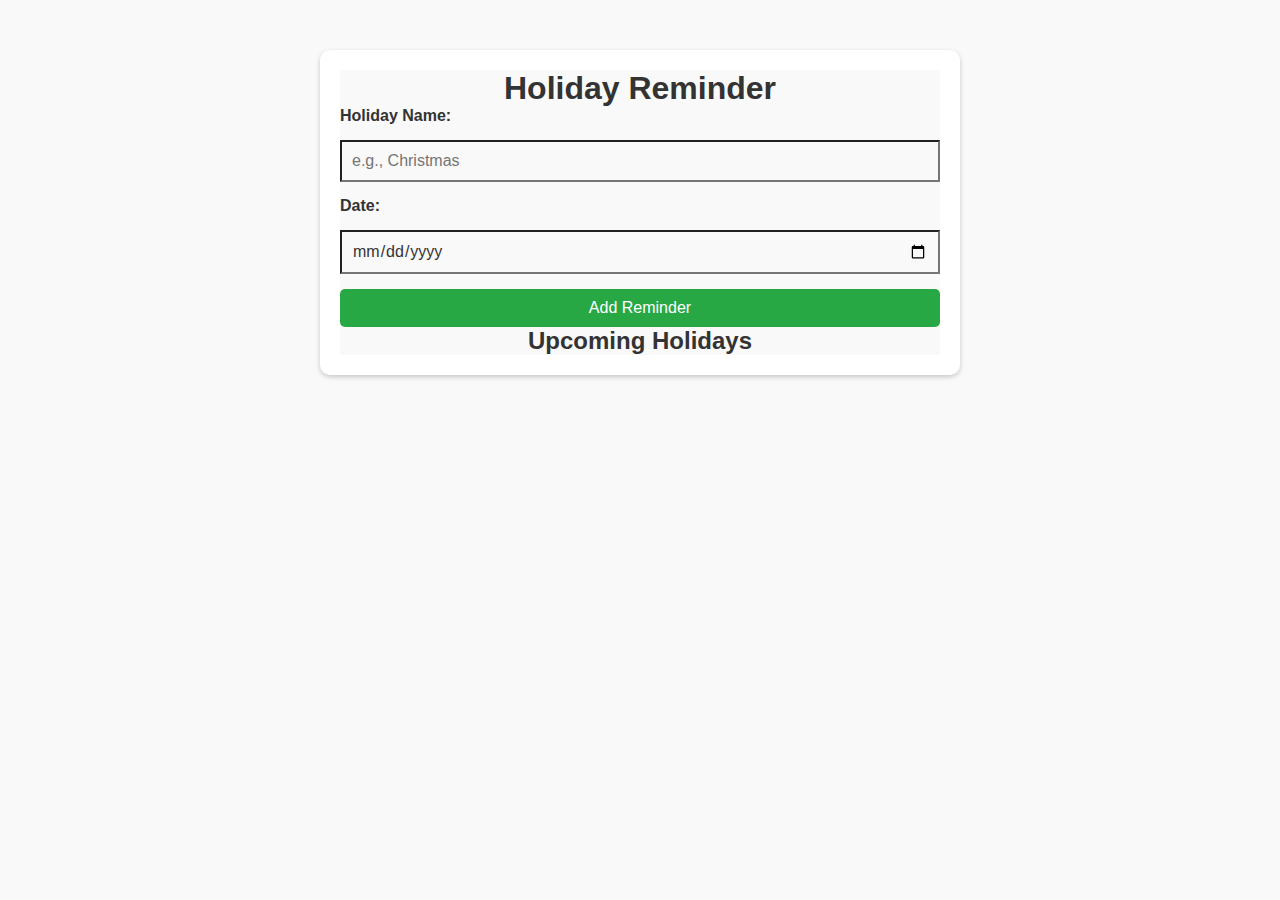
==== indwx.html @ 5c0c3872 "65y" ====
<!DOCTYPE html>
<!--[if lt IE 7]>      <html class="no-js lt-ie9 lt-ie8 lt-ie7"> <![endif]-->
<!--[if IE 7]>         <html class="no-js lt-ie9 lt-ie8"> <![endif]-->
<!--[if IE 8]>         <html class="no-js lt-ie9"> <![endif]-->
<!--[if gt IE 8]>      <html class="no-js"> <!--<![endif]-->
<html>
    <head>
        <meta charset="utf-8">
        <meta http-equiv="X-UA-Compatible" content="IE=edge">
        <title></title>
        <meta name="description" content="">
        <meta name="viewport" content="width=device-width, initial-scale=1">
        <link rel="stylesheet" href="style.css">
       
        <link rel="icon" type="image/png" href="favicon.png" />
        <link rel="apple-touch-icon" href="favicon.png">
        <meta name="apple-mobile-web-app-title" content="">
        <meta name="apple-mobile-web-app-capable" content="yes">
        <meta name="apple-mobile-web-app-status-bar-style" content="black">

 
    </head>
    <body>
        
        <div class="container">
            <h1>Holiday Reminder</h1>
            <form id="holidayForm">
              <label for="holidayName">Holiday Name:</label>
              <input type="text" id="holidayName" placeholder="e.g., Christmas" required>
        
              <label for="holidayDate">Date:</label>
              <input type="date" id="holidayDate" required>
        
              <button type="submit">Add Reminder</button>
            </form>
        
            <h2>Upcoming Holidays</h2>
            <ul id="holidayList"></ul>
        
        <script src="script.js" async defer></script>
    </body>
</html>
---- style.css ----
*,
body {
    font-family: Arial, sans-serif;
    margin: 0;
    padding: 0;
    background-color: #f9f9f9;
    color: #333;
  }
  
  .container {
    max-width: 600px;
    margin: 50px auto;
    padding: 20px;
    background: #fff;
    box-shadow: 0 2px 5px rgba(0, 0, 0, 0.2);
    border-radius: 10px;
  }
  
  h1, h2 {
    text-align: center;
  }
  
  form {
    display: flex;
    flex-direction: column;
    gap: 15px;
  }
  
  label {
    font-weight: bold;
  }
  
  input, button {
    padding: 10px;
    font-size: 16px;
  }
  
  button {
    background-color: #28a745;
    color: white;
    border: none;
    cursor: pointer;
    border-radius: 5px;
    transition: background-color 0.3s;
  }
  
  button:hover {
    background-color: #218838;
  }
  
  #holidayList {
    list-style: none;
    padding: 0;
  }
  
  #holidayList li {
    padding: 10px;
    background: #f0f0f0;
    margin: 5px 0;
    border-radius: 5px;
    display: flex;
    justify-content: space-between;
  }
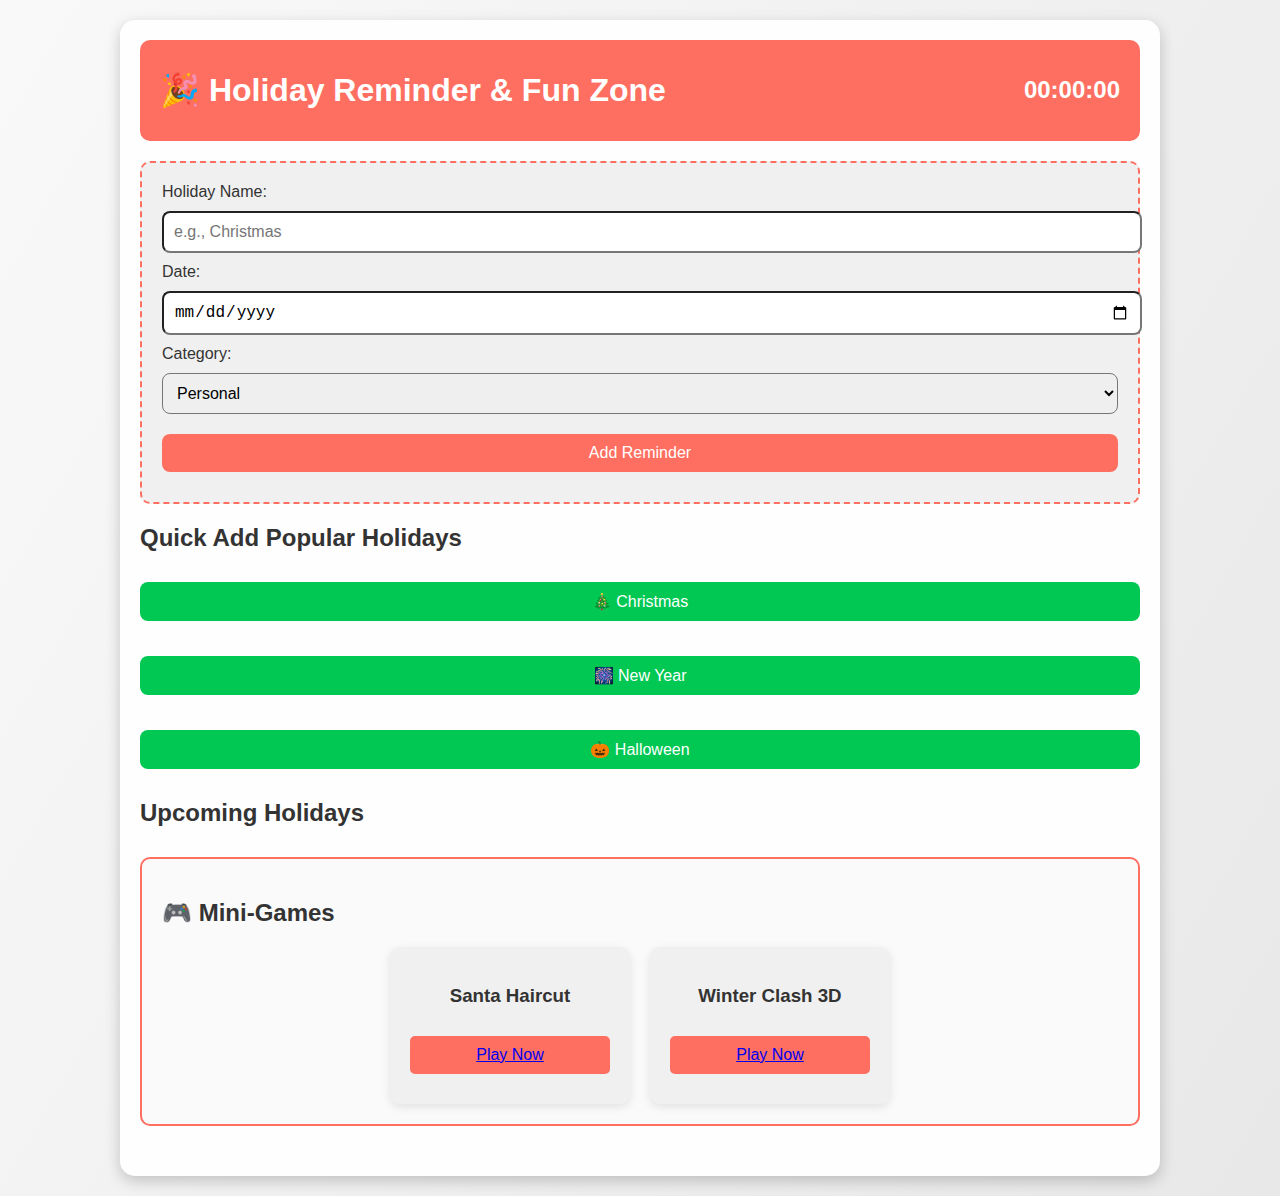
==== commit e1e774ee: "sssss" ====
--- a/indwx.html
+++ b/indwx.html
@@ -1,42 +1,76 @@
 <!DOCTYPE html>
-<!--[if lt IE 7]>      <html class="no-js lt-ie9 lt-ie8 lt-ie7"> <![endif]-->
-<!--[if IE 7]>         <html class="no-js lt-ie9 lt-ie8"> <![endif]-->
-<!--[if IE 8]>         <html class="no-js lt-ie9"> <![endif]-->
-<!--[if gt IE 8]>      <html class="no-js"> <!--<![endif]-->
-<html>
-    <head>
-        <meta charset="utf-8">
-        <meta http-equiv="X-UA-Compatible" content="IE=edge">
-        <title></title>
-        <meta name="description" content="">
-        <meta name="viewport" content="width=device-width, initial-scale=1">
-        <link rel="stylesheet" href="style.css">
-       
-        <link rel="icon" type="image/png" href="favicon.png" />
-        <link rel="apple-touch-icon" href="favicon.png">
-        <meta name="apple-mobile-web-app-title" content="">
-        <meta name="apple-mobile-web-app-capable" content="yes">
-        <meta name="apple-mobile-web-app-status-bar-style" content="black">
+<html lang="en">
+<head>
+    <meta charset="UTF-8">
+    <meta name="viewport" content="width=device-width, initial-scale=1.0">
+    <title>Holiday Reminder & Fun Zone</title>
+    <link rel="stylesheet" href="style.css">
+    <script defer src="script.js"></script>
+</head>
+<body>
+    <div class="container">
+        <!-- Header with Clock -->
+        <header class="app-header">
+            <h1>🎉 Holiday Reminder & Fun Zone</h1>
+            <div id="clock">00:00:00</div>
+        </header>
 
- 
-    </head>
-    <body>
-        
-        <div class="container">
-            <h1>Holiday Reminder</h1>
-            <form id="holidayForm">
-              <label for="holidayName">Holiday Name:</label>
-              <input type="text" id="holidayName" placeholder="e.g., Christmas" required>
-        
-              <label for="holidayDate">Date:</label>
-              <input type="date" id="holidayDate" required>
-        
-              <button type="submit">Add Reminder</button>
-            </form>
-        
+        <!-- Holiday Form -->
+        <form id="holidayForm" class="animated-form">
+            <div class="form-group">
+                <label for="holidayName">Holiday Name:</label>
+                <input type="text" id="holidayName" placeholder="e.g., Christmas" required>
+            </div>
+            <div class="form-group">
+                <label for="holidayDate">Date:</label>
+                <input type="date" id="holidayDate" required>
+            </div>
+            <div class="form-group">
+                <label for="holidayCategory">Category:</label>
+                <select id="holidayCategory" required>
+                    <option value="Personal">Personal</option>
+                    <option value="National">National</option>
+                    <option value="Religious">Religious</option>
+                    <option value="Festive">Festive</option>
+                </select>
+            </div>
+            <button type="submit" class="animated-btn">Add Reminder</button>
+        </form>
+
+        <!-- Holiday Suggestions -->
+        <section class="suggested-holidays">
+            <h2>Quick Add Popular Holidays</h2>
+            <div class="holiday-grid">
+                <button class="suggested-holiday" data-name="Christmas" data-date="2024-12-25" data-category="Festive">🎄 Christmas</button>
+                <button class="suggested-holiday" data-name="New Year" data-date="2025-01-01" data-category="National">🎆 New Year</button>
+                <button class="suggested-holiday" data-name="Halloween" data-date="2024-10-31" data-category="Festive">🎃 Halloween</button>
+            </div>
+        </section>
+
+        <!-- Holiday List -->
+        <section>
             <h2>Upcoming Holidays</h2>
             <ul id="holidayList"></ul>
-        
-        <script src="script.js" async defer></script>
-    </body>
-</html>+        </section>
+
+        <!-- Mini-Games Section -->
+        <section id="games-section">
+            <h2>🎮 Mini-Games</h2>
+            <div class="games-grid">
+                <div id="tic-tac-toe" class="game-card">
+                    <h3>Santa Haircut</h3>
+                    <button class="play-button"><a href="https://www.crazygames.com/game/santa-haircut">Play Now</a></button>
+                </div>
+                <div id="memory-game" class="game-card">
+                    <h3>Winter Clash 3D</h3>
+                    <button class="play-button"><a href="https://www.crazygames.com/game/winter-clash-3d?czy_invite=true&utm_source=invite&roomId=657308">Play Now</a></button>
+                </div>
+            </div>
+        </section>
+    </div>
+
+    <!-- Snowfall for Christmas -->
+    <div id="snowfall"></div>
+</body>
+</html>
+
--- a/style.css
+++ b/style.css
@@ -1,64 +1,187 @@
-*,
+/* Global Variables */
+:root {
+  --bg-light: #fefefe;
+  --bg-dark: #333;
+  --accent: #ff6f61;
+  --highlight: #00c853;
+  --snow: #fff;
+  --card-bg: #f0f0f0;
+}
+
+/* Global Styles */
 body {
-    font-family: Arial, sans-serif;
-    margin: 0;
-    padding: 0;
-    background-color: #f9f9f9;
-    color: #333;
+  font-family: 'Arial', sans-serif;
+  margin: 0;
+  padding: 0;
+  background: linear-gradient(120deg, #f9f9f9, #e8e8e8);
+  color: var(--bg-dark);
+}
+
+/* Container */
+.container {
+  max-width: 1000px;
+  margin: 20px auto;
+  padding: 20px;
+  background: var(--bg-light);
+  border-radius: 15px;
+  box-shadow: 0 5px 15px rgba(0, 0, 0, 0.2);
+}
+
+/* Header */
+.app-header {
+  display: flex;
+  justify-content: space-between;
+  align-items: center;
+  background: var(--accent);
+  padding: 10px 20px;
+  border-radius: 10px;
+  color: white;
+}
+
+#clock {
+  font-size: 1.5rem;
+  font-weight: bold;
+}
+
+/* Holiday Form */
+.animated-form {
+  margin: 20px 0;
+  padding: 20px;
+  border: 2px dashed var(--accent);
+  border-radius: 10px;
+  background: var(--card-bg);
+}
+
+input, select, button {
+  padding: 10px;
+  font-size: 1rem;
+  margin: 10px 0;
+  width: 100%;
+  border-radius: 8px;
+}
+
+button {
+  background: var(--accent);
+  color: white;
+  border: none;
+  cursor: pointer;
+  transition: transform 0.3s;
+}
+
+button:hover {
+  transform: translateY(-2px);
+}
+
+/* Suggested Holidays */
+.holiday-grid {
+  display: flex;
+  flex-wrap: wrap;
+  gap: 15px;
+  justify-content: center;
+}
+
+.suggested-holiday {
+  background: var(--highlight);
+  color: white;
+  padding: 10px 20px;
+  border-radius: 8px;
+  cursor: pointer;
+  transition: background 0.3s;
+}
+
+.suggested-holiday:hover {
+  background: #00a345;
+}
+
+/* Games Section */
+#games-section {
+  margin: 30px 0;
+  padding: 20px;
+  background: #fafafa;
+  border-radius: 10px;
+  border: 2px solid var(--accent);
+}
+
+.games-grid {
+  display: flex;
+  gap: 20px;
+  justify-content: center;
+}
+
+.game-card {
+  padding: 20px;
+  background: var(--card-bg);
+  border-radius: 10px;
+  width: 200px;
+  text-align: center;
+  box-shadow: 0 3px 10px rgba(0, 0, 0, 0.1);
+}
+
+.play-button {
+  background: var(--accent);
+  color: white;
+  padding: 10px 15px;
+  border: none;
+  border-radius: 5px;
+  cursor: pointer;
+}
+
+.play-button:hover {
+  background: #ff4b4b;
+}
+
+/* Snowfall Animation */
+#snowfall {
+  position: fixed;
+  top: 0;
+  left: 0;
+  width: 100vw;
+  height: 100vh;
+  pointer-events: none;
+  z-index: 999;
+}
+
+.snowflake {
+  position: absolute;
+  top: -10px;
+  width: 10px;
+  height: 10px;
+  background-color: var(--snow);
+  border-radius: 50%;
+  opacity: 0.8;
+  animation: snowfall 5s linear infinite;
+}
+
+@keyframes snowfall {
+  0% {
+    transform: translateY(0) translateX(0);
   }
-  
-  .container {
-    max-width: 600px;
-    margin: 50px auto;
-    padding: 20px;
-    background: #fff;
-    box-shadow: 0 2px 5px rgba(0, 0, 0, 0.2);
-    border-radius: 10px;
+  100% {
+    transform: translateY(100vh) translateX(50px);
   }
-  
-  h1, h2 {
-    text-align: center;
-  }
-  
-  form {
-    display: flex;
-    flex-direction: column;
-    gap: 15px;
-  }
-  
-  label {
-    font-weight: bold;
-  }
-  
-  input, button {
-    padding: 10px;
-    font-size: 16px;
-  }
-  
-  button {
-    background-color: #28a745;
-    color: white;
-    border: none;
-    cursor: pointer;
-    border-radius: 5px;
-    transition: background-color 0.3s;
-  }
-  
-  button:hover {
-    background-color: #218838;
-  }
-  
-  #holidayList {
-    list-style: none;
-    padding: 0;
-  }
-  
-  #holidayList li {
-    padding: 10px;
-    background: #f0f0f0;
-    margin: 5px 0;
-    border-radius: 5px;
-    display: flex;
-    justify-content: space-between;
-  }
-  
+}
+
+/* Holiday List Items */
+.holiday-item {
+  margin: 10px 0;
+  padding: 10px;
+  background: var(--card-bg);
+  border-radius: 8px;
+  display: flex;
+  justify-content: space-between;
+  align-items: center;
+}
+
+.holiday-item button {
+  background: var(--accent);
+  color: white;
+  border: none;
+  padding: 5px 10px;
+  border-radius: 5px;
+  cursor: pointer;
+}
+
+.holiday-item button:hover {
+  background: #ff4b4b;
+}
+
